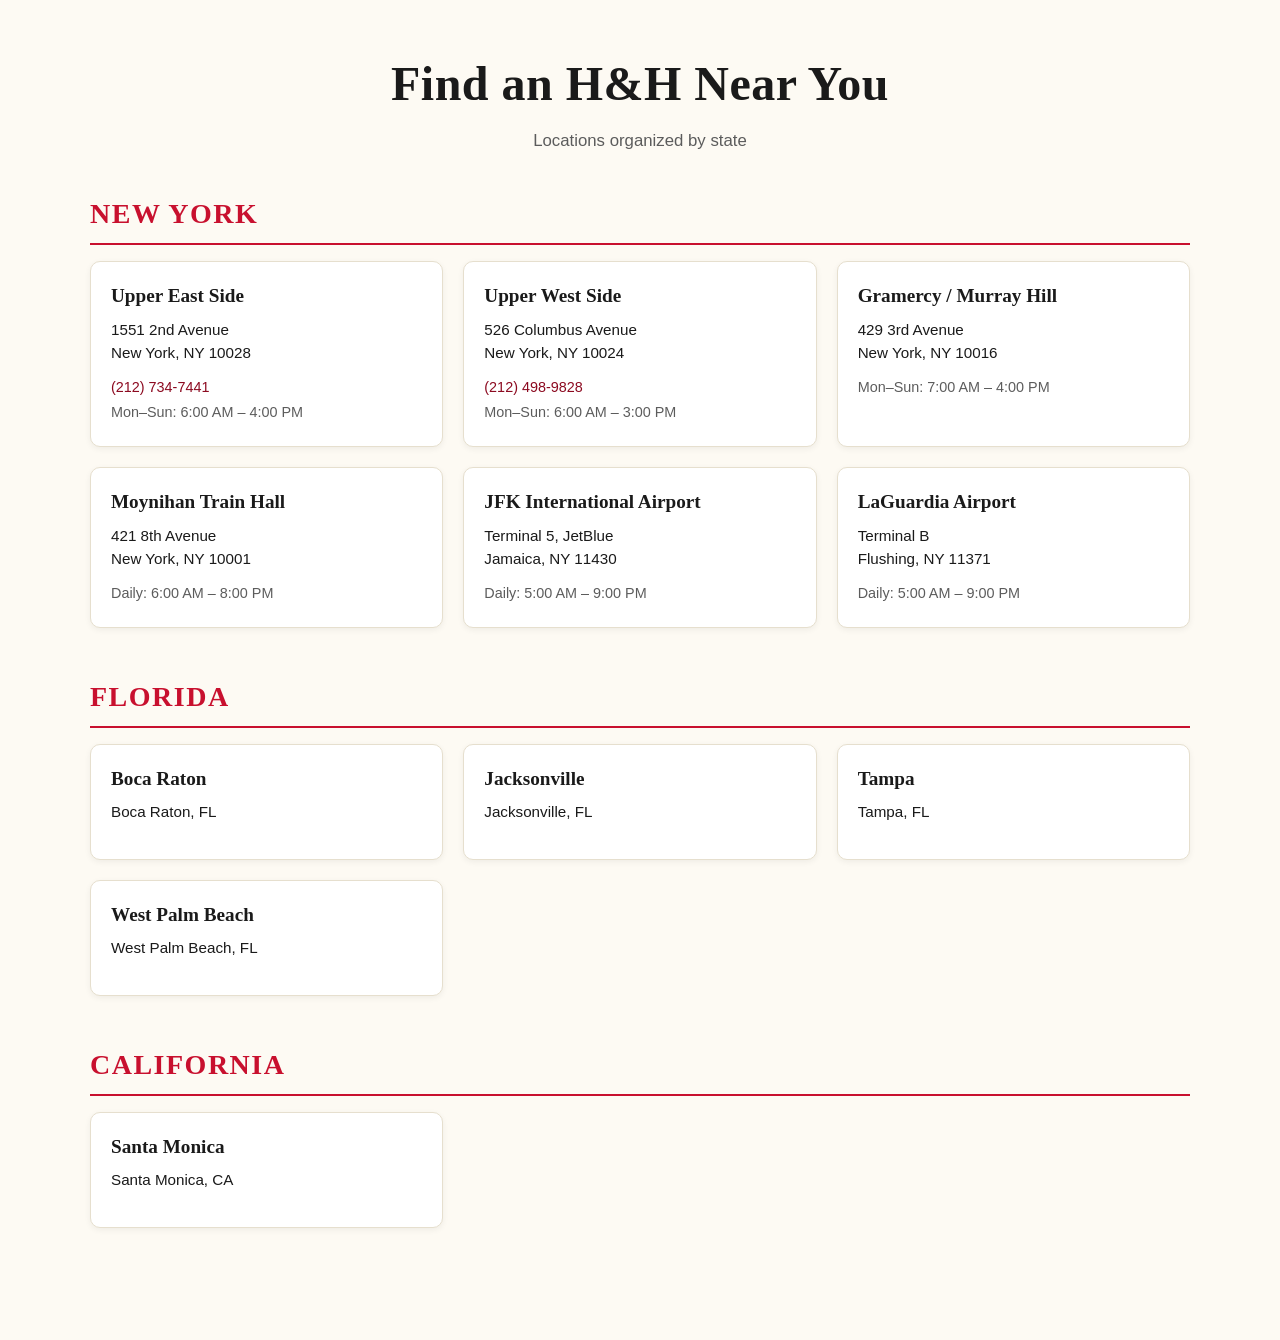
==== locations.html @ 3dcd9e96 "Add locations stylesheet grouped by state Adds locations.css and a companion locations.html demo mod" ====
<!DOCTYPE html>
<html lang="en">
<head>
    <meta charset="UTF-8" />
    <meta name="viewport" content="width=device-width, initial-scale=1.0" />
    <title>H&amp;H Bagels — Locations</title>
    <link rel="stylesheet" href="locations.css" />
</head>
<body class="locations-page">
    <main class="locations">
        <h1 class="locations__title">Find an H&amp;H Near You</h1>
        <p class="locations__subtitle">Locations organized by state</p>

        <!-- ========== NEW YORK ========== -->
        <section class="state-group" aria-labelledby="state-ny">
            <h2 id="state-ny" class="state-group__name">New York</h2>
            <ul class="state-group__list">
                <li class="location">
                    <h3 class="location__name">Upper East Side</h3>
                    <address class="location__address">
                        <span>1551 2nd Avenue</span>
                        <span>New York, NY 10028</span>
                    </address>
                    <span class="location__phone">
                        <a href="tel:+12127347441">(212) 734-7441</a>
                    </span>
                    <span class="location__hours">Mon–Sun: 6:00 AM – 4:00 PM</span>
                </li>
                <li class="location">
                    <h3 class="location__name">Upper West Side</h3>
                    <address class="location__address">
                        <span>526 Columbus Avenue</span>
                        <span>New York, NY 10024</span>
                    </address>
                    <span class="location__phone">
                        <a href="tel:+12124989828">(212) 498-9828</a>
                    </span>
                    <span class="location__hours">Mon–Sun: 6:00 AM – 3:00 PM</span>
                </li>
                <li class="location">
                    <h3 class="location__name">Gramercy / Murray Hill</h3>
                    <address class="location__address">
                        <span>429 3rd Avenue</span>
                        <span>New York, NY 10016</span>
                    </address>
                    <span class="location__hours">Mon–Sun: 7:00 AM – 4:00 PM</span>
                </li>
                <li class="location">
                    <h3 class="location__name">Moynihan Train Hall</h3>
                    <address class="location__address">
                        <span>421 8th Avenue</span>
                        <span>New York, NY 10001</span>
                    </address>
                    <span class="location__hours">Daily: 6:00 AM – 8:00 PM</span>
                </li>
                <li class="location">
                    <h3 class="location__name">JFK International Airport</h3>
                    <address class="location__address">
                        <span>Terminal 5, JetBlue</span>
                        <span>Jamaica, NY 11430</span>
                    </address>
                    <span class="location__hours">Daily: 5:00 AM – 9:00 PM</span>
                </li>
                <li class="location">
                    <h3 class="location__name">LaGuardia Airport</h3>
                    <address class="location__address">
                        <span>Terminal B</span>
                        <span>Flushing, NY 11371</span>
                    </address>
                    <span class="location__hours">Daily: 5:00 AM – 9:00 PM</span>
                </li>
            </ul>
        </section>

        <!-- ========== FLORIDA ========== -->
        <section class="state-group" aria-labelledby="state-fl">
            <h2 id="state-fl" class="state-group__name">Florida</h2>
            <ul class="state-group__list">
                <li class="location">
                    <h3 class="location__name">Boca Raton</h3>
                    <address class="location__address">
                        <span>Boca Raton, FL</span>
                    </address>
                </li>
                <li class="location">
                    <h3 class="location__name">Jacksonville</h3>
                    <address class="location__address">
                        <span>Jacksonville, FL</span>
                    </address>
                </li>
                <li class="location">
                    <h3 class="location__name">Tampa</h3>
                    <address class="location__address">
                        <span>Tampa, FL</span>
                    </address>
                </li>
                <li class="location">
                    <h3 class="location__name">West Palm Beach</h3>
                    <address class="location__address">
                        <span>West Palm Beach, FL</span>
                    </address>
                </li>
            </ul>
        </section>

        <!-- ========== CALIFORNIA ========== -->
        <section class="state-group" aria-labelledby="state-ca">
            <h2 id="state-ca" class="state-group__name">California</h2>
            <ul class="state-group__list">
                <li class="location">
                    <h3 class="location__name">Santa Monica</h3>
                    <address class="location__address">
                        <span>Santa Monica, CA</span>
                    </address>
                </li>
            </ul>
        </section>
    </main>
</body>
</html>
---- locations.css ----
/* ==========================================================================
   H&H Bagels — Locations Stylesheet
   Organizes store locations grouped by U.S. state, with each location
   listed separately beneath its state heading.
   Based on https://www.hhbagels.com/contact#locations
   ========================================================================== */

/* ---------- Page / container ---------- */
:root {
    --hh-bg: #fdfaf3;
    --hh-surface: #ffffff;
    --hh-ink: #1a1a1a;
    --hh-muted: #5c5c5c;
    --hh-accent: #c8102e;       /* H&H red */
    --hh-accent-dark: #8c0a20;
    --hh-rule: #e6dfce;
    --hh-radius: 10px;
    --hh-shadow: 0 2px 6px rgba(0, 0, 0, 0.06);
    --hh-font-body: "Helvetica Neue", Helvetica, Arial, sans-serif;
    --hh-font-display: "Georgia", "Times New Roman", serif;
}

body.locations-page {
    margin: 0;
    background: var(--hh-bg);
    color: var(--hh-ink);
    font-family: var(--hh-font-body);
    line-height: 1.5;
    -webkit-font-smoothing: antialiased;
}

.locations {
    max-width: 1100px;
    margin: 0 auto;
    padding: 3rem 1.25rem 4rem;
}

.locations__title {
    font-family: var(--hh-font-display);
    font-size: clamp(2rem, 4vw, 3rem);
    text-align: center;
    margin: 0 0 0.5rem;
    letter-spacing: 0.5px;
}

.locations__subtitle {
    text-align: center;
    color: var(--hh-muted);
    margin: 0 0 2.5rem;
    font-size: 1.05rem;
}

/* ---------- State group ---------- */
.state-group {
    margin-bottom: 3rem;
}

.state-group__name {
    font-family: var(--hh-font-display);
    font-size: 1.75rem;
    color: var(--hh-accent);
    margin: 0 0 1rem;
    padding-bottom: 0.5rem;
    border-bottom: 2px solid var(--hh-accent);
    text-transform: uppercase;
    letter-spacing: 1.5px;
}

.state-group__list {
    list-style: none;
    margin: 0;
    padding: 0;
    display: grid;
    grid-template-columns: repeat(auto-fill, minmax(280px, 1fr));
    gap: 1.25rem;
}

/* ---------- Individual location ---------- */
.location {
    background: var(--hh-surface);
    border: 1px solid var(--hh-rule);
    border-radius: var(--hh-radius);
    box-shadow: var(--hh-shadow);
    padding: 1.25rem 1.25rem 1.4rem;
    transition: transform 0.15s ease, box-shadow 0.15s ease,
        border-color 0.15s ease;
}

.location:hover {
    transform: translateY(-2px);
    border-color: var(--hh-accent);
    box-shadow: 0 6px 14px rgba(0, 0, 0, 0.09);
}

.location__name {
    font-family: var(--hh-font-display);
    font-size: 1.2rem;
    margin: 0 0 0.5rem;
    color: var(--hh-ink);
}

.location__address {
    font-style: normal;
    color: var(--hh-ink);
    margin: 0 0 0.75rem;
    font-size: 0.95rem;
}

.location__address > span {
    display: block;
}

.location__phone,
.location__hours {
    display: block;
    color: var(--hh-muted);
    font-size: 0.9rem;
    margin-top: 0.25rem;
}

.location__phone a {
    color: var(--hh-accent-dark);
    text-decoration: none;
}

.location__phone a:hover {
    text-decoration: underline;
}

/* ---------- Responsive tweaks ---------- */
@media (max-width: 600px) {
    .locations {
        padding: 2rem 1rem 3rem;
    }

    .state-group__name {
        font-size: 1.4rem;
    }

    .state-group__list {
        grid-template-columns: 1fr;
    }
}
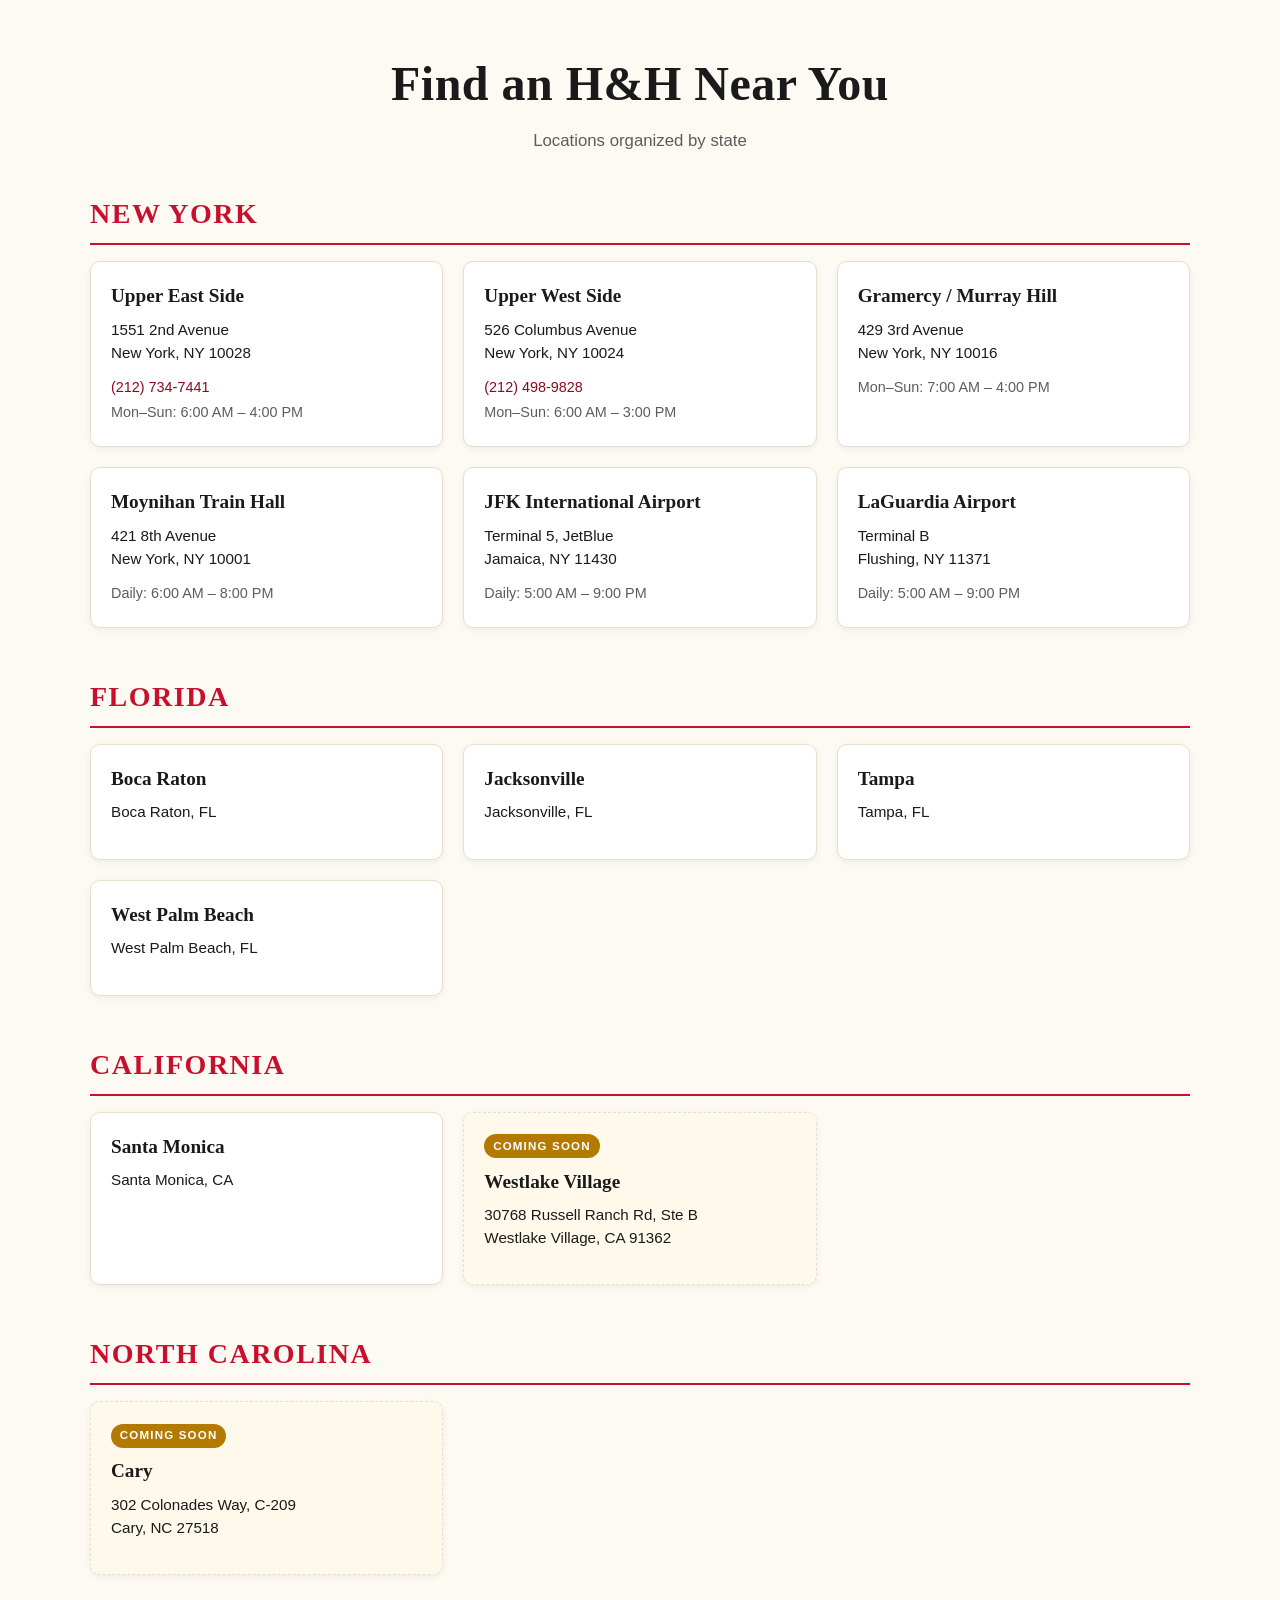
==== commit f60652ef: "Add Cary (NC) and Westlake Village (CA) coming-soon locations Introduces a .location--coming-soon mo" ====
--- a/locations.html
+++ b/locations.html
@@ -113,6 +113,29 @@
                         <span>Santa Monica, CA</span>
                     </address>
                 </li>
+                <li class="location location--coming-soon">
+                    <span class="location__badge">Coming Soon</span>
+                    <h3 class="location__name">Westlake Village</h3>
+                    <address class="location__address">
+                        <span>30768 Russell Ranch Rd, Ste B</span>
+                        <span>Westlake Village, CA 91362</span>
+                    </address>
+                </li>
+            </ul>
+        </section>
+
+        <!-- ========== NORTH CAROLINA ========== -->
+        <section class="state-group" aria-labelledby="state-nc">
+            <h2 id="state-nc" class="state-group__name">North Carolina</h2>
+            <ul class="state-group__list">
+                <li class="location location--coming-soon">
+                    <span class="location__badge">Coming Soon</span>
+                    <h3 class="location__name">Cary</h3>
+                    <address class="location__address">
+                        <span>302 Colonades Way, C-209</span>
+                        <span>Cary, NC 27518</span>
+                    </address>
+                </li>
             </ul>
         </section>
     </main>
--- a/locations.css
+++ b/locations.css
@@ -118,6 +118,29 @@
     margin-top: 0.25rem;
 }
 
+/* ---------- Coming Soon badge ---------- */
+.location--coming-soon {
+    border-style: dashed;
+    background: #fff9ec;
+}
+
+.location__badge {
+    display: inline-block;
+    font-size: 0.72rem;
+    font-weight: 700;
+    letter-spacing: 1.2px;
+    text-transform: uppercase;
+    color: #fff;
+    background: var(--hh-accent);
+    padding: 0.2rem 0.55rem;
+    border-radius: 999px;
+    margin-bottom: 0.6rem;
+}
+
+.location--coming-soon .location__badge {
+    background: #b47a00;
+}
+
 .location__phone a {
     color: var(--hh-accent-dark);
     text-decoration: none;
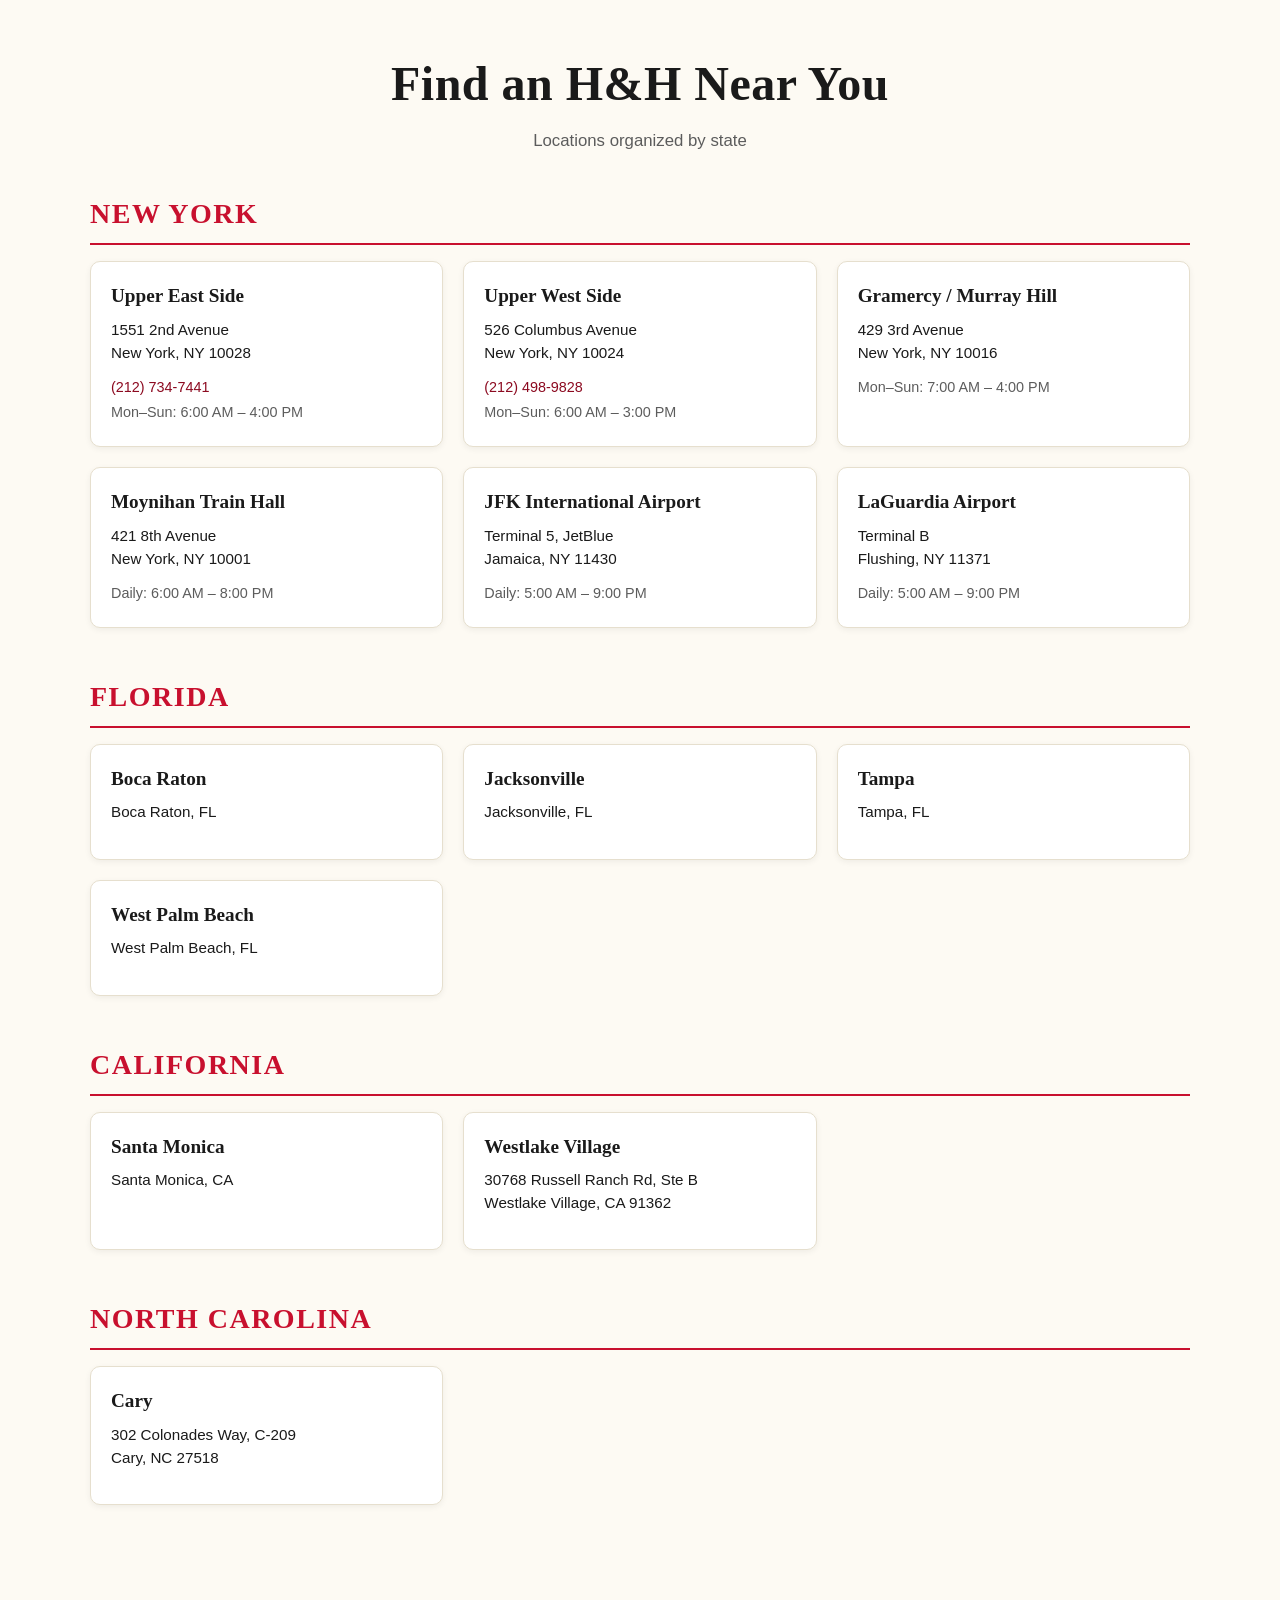
==== commit 15609a21: "Remove coming-soon badge; rely on Stockist tag instead https://claude.ai/code/session_01BynsAuuqziNf" ====
--- a/locations.html
+++ b/locations.html
@@ -113,8 +113,7 @@
                         <span>Santa Monica, CA</span>
                     </address>
                 </li>
-                <li class="location location--coming-soon">
-                    <span class="location__badge">Coming Soon</span>
+                <li class="location">
                     <h3 class="location__name">Westlake Village</h3>
                     <address class="location__address">
                         <span>30768 Russell Ranch Rd, Ste B</span>
@@ -128,8 +127,7 @@
         <section class="state-group" aria-labelledby="state-nc">
             <h2 id="state-nc" class="state-group__name">North Carolina</h2>
             <ul class="state-group__list">
-                <li class="location location--coming-soon">
-                    <span class="location__badge">Coming Soon</span>
+                <li class="location">
                     <h3 class="location__name">Cary</h3>
                     <address class="location__address">
                         <span>302 Colonades Way, C-209</span>
--- a/locations.css
+++ b/locations.css
@@ -118,29 +118,6 @@
     margin-top: 0.25rem;
 }
 
-/* ---------- Coming Soon badge ---------- */
-.location--coming-soon {
-    border-style: dashed;
-    background: #fff9ec;
-}
-
-.location__badge {
-    display: inline-block;
-    font-size: 0.72rem;
-    font-weight: 700;
-    letter-spacing: 1.2px;
-    text-transform: uppercase;
-    color: #fff;
-    background: var(--hh-accent);
-    padding: 0.2rem 0.55rem;
-    border-radius: 999px;
-    margin-bottom: 0.6rem;
-}
-
-.location--coming-soon .location__badge {
-    background: #b47a00;
-}
-
 .location__phone a {
     color: var(--hh-accent-dark);
     text-decoration: none;
